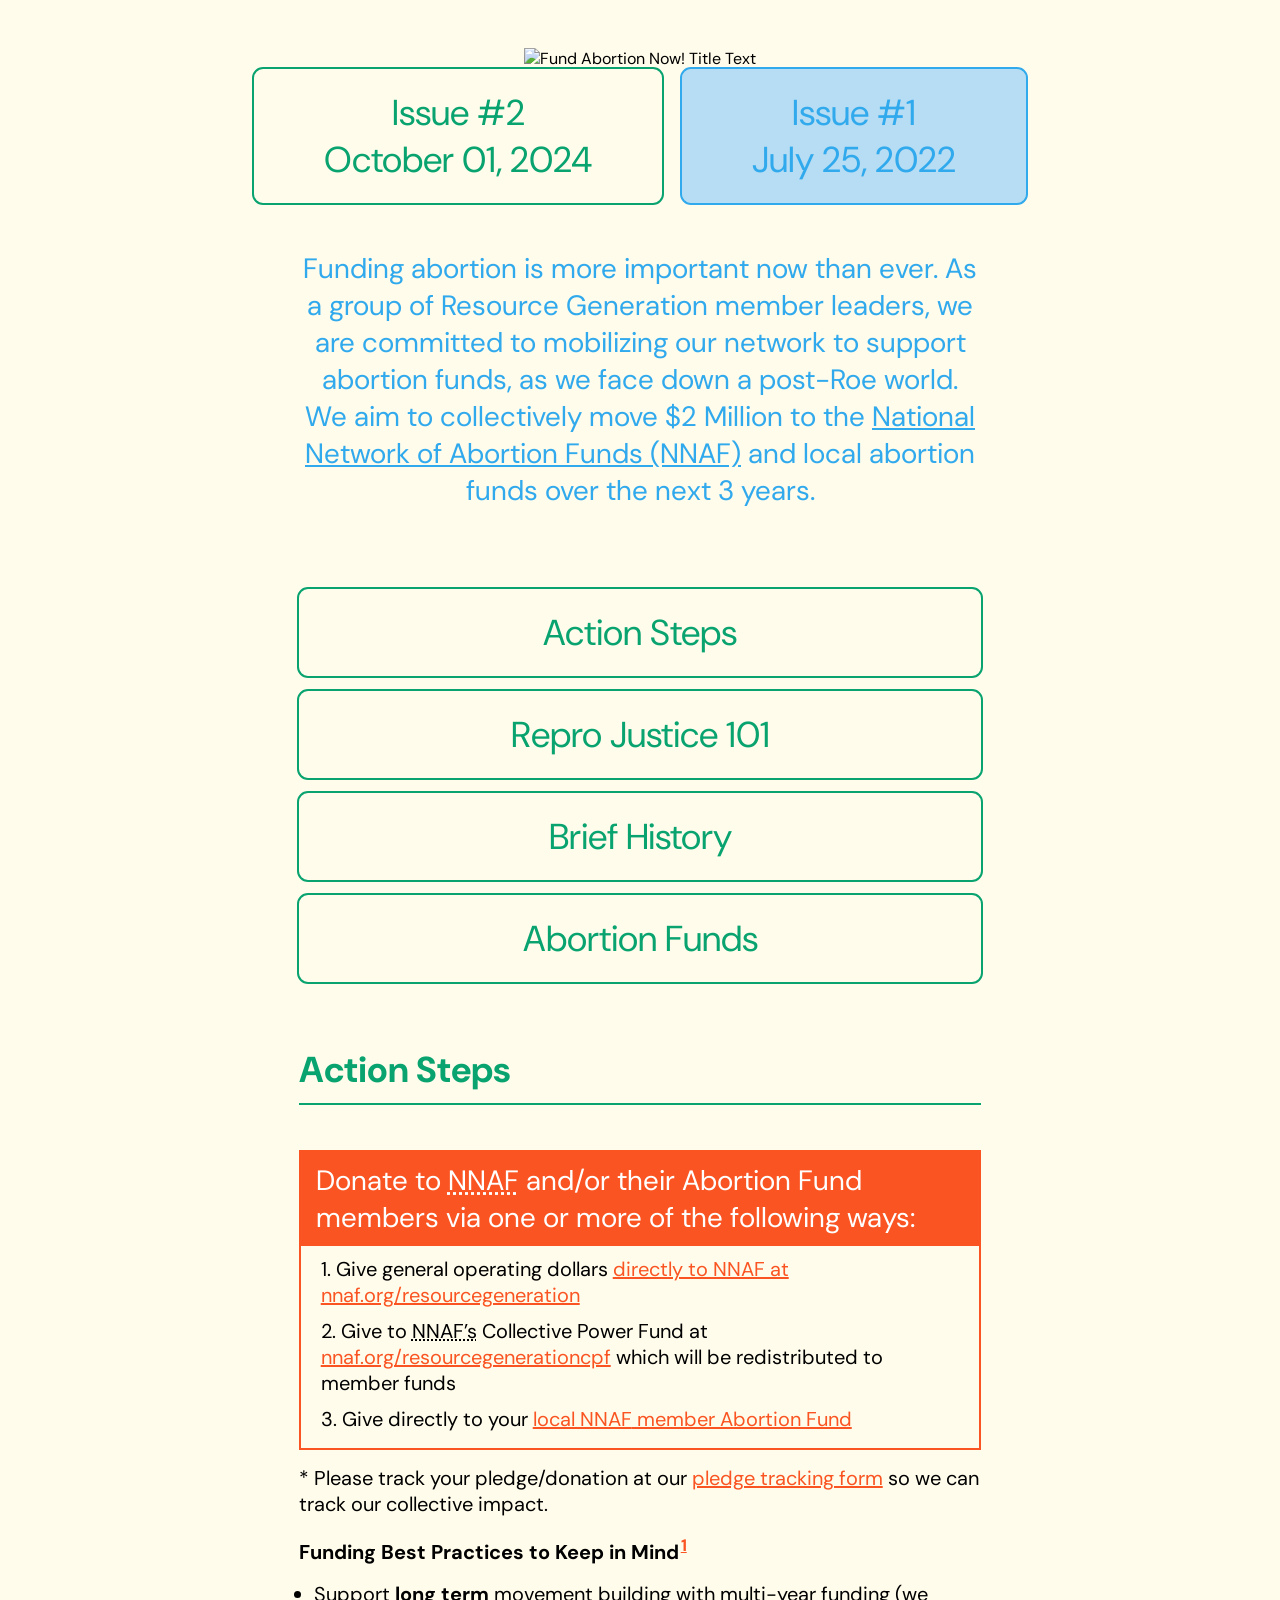
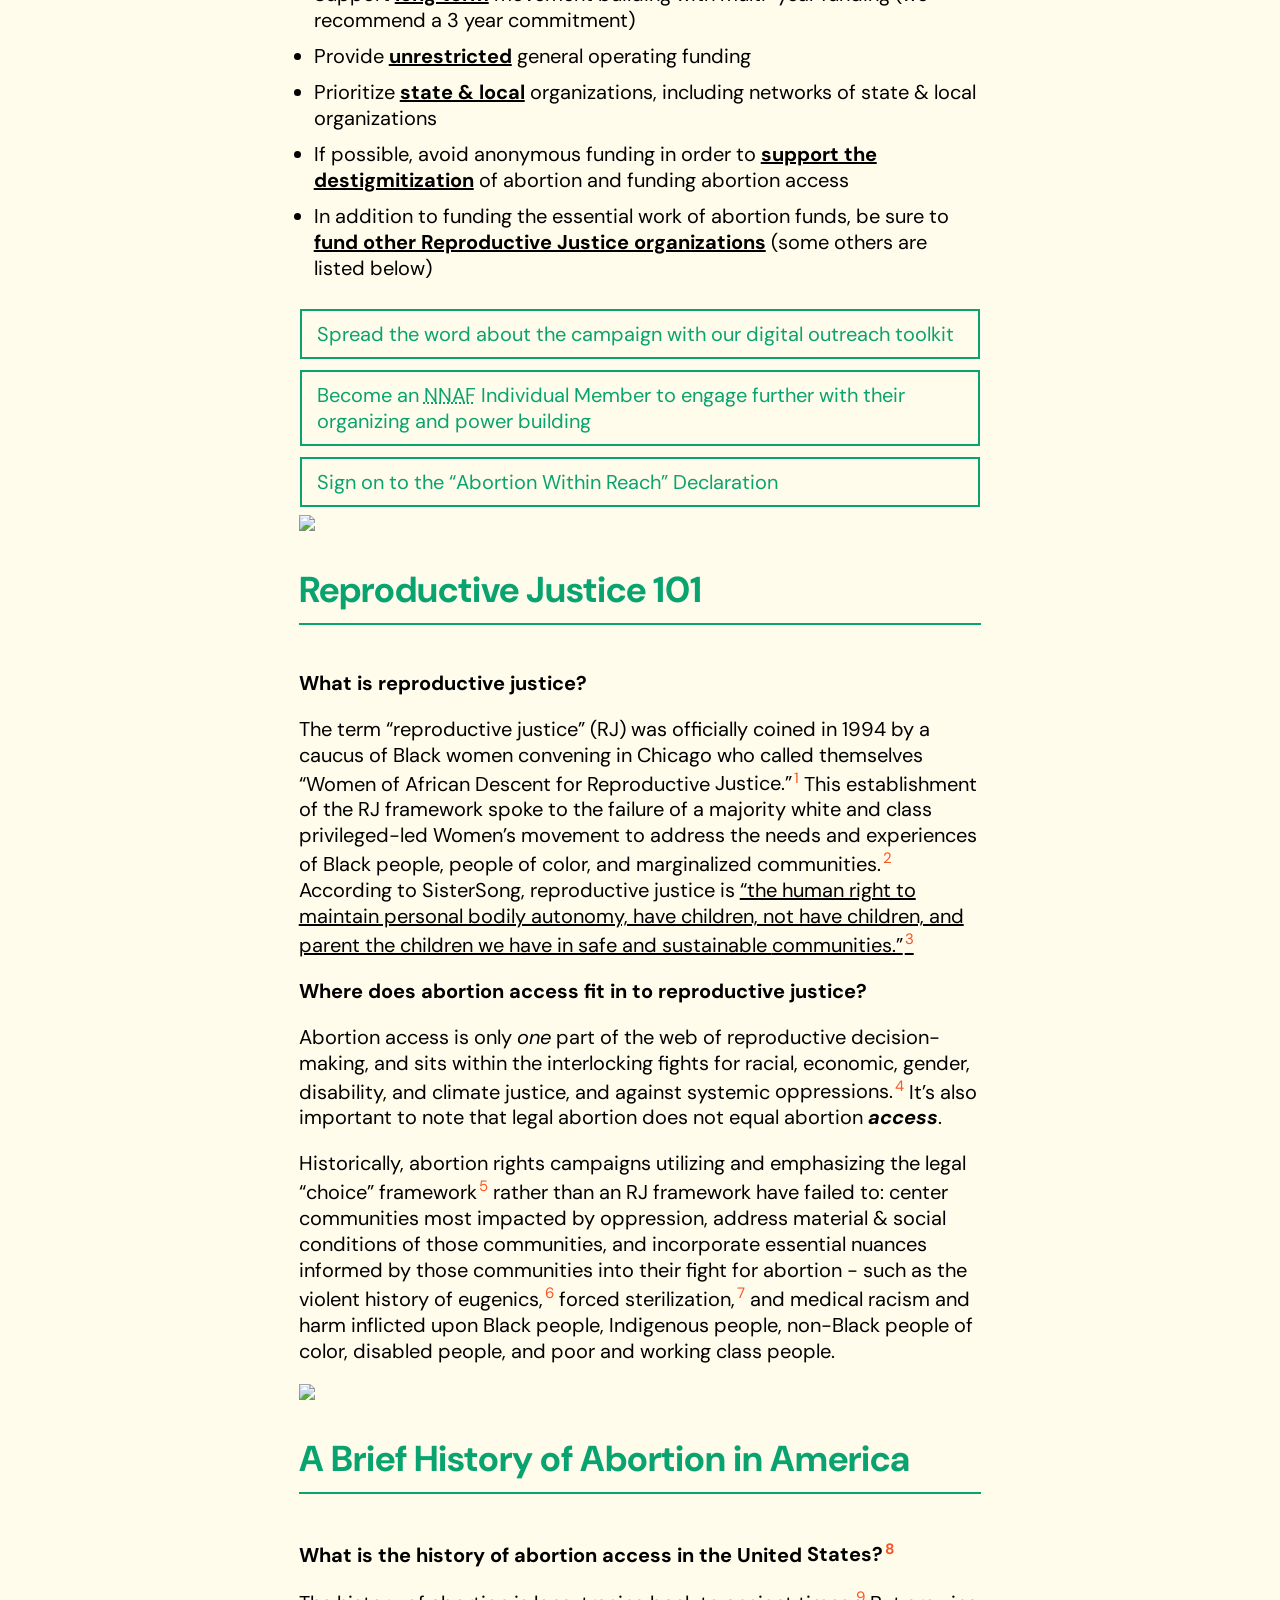
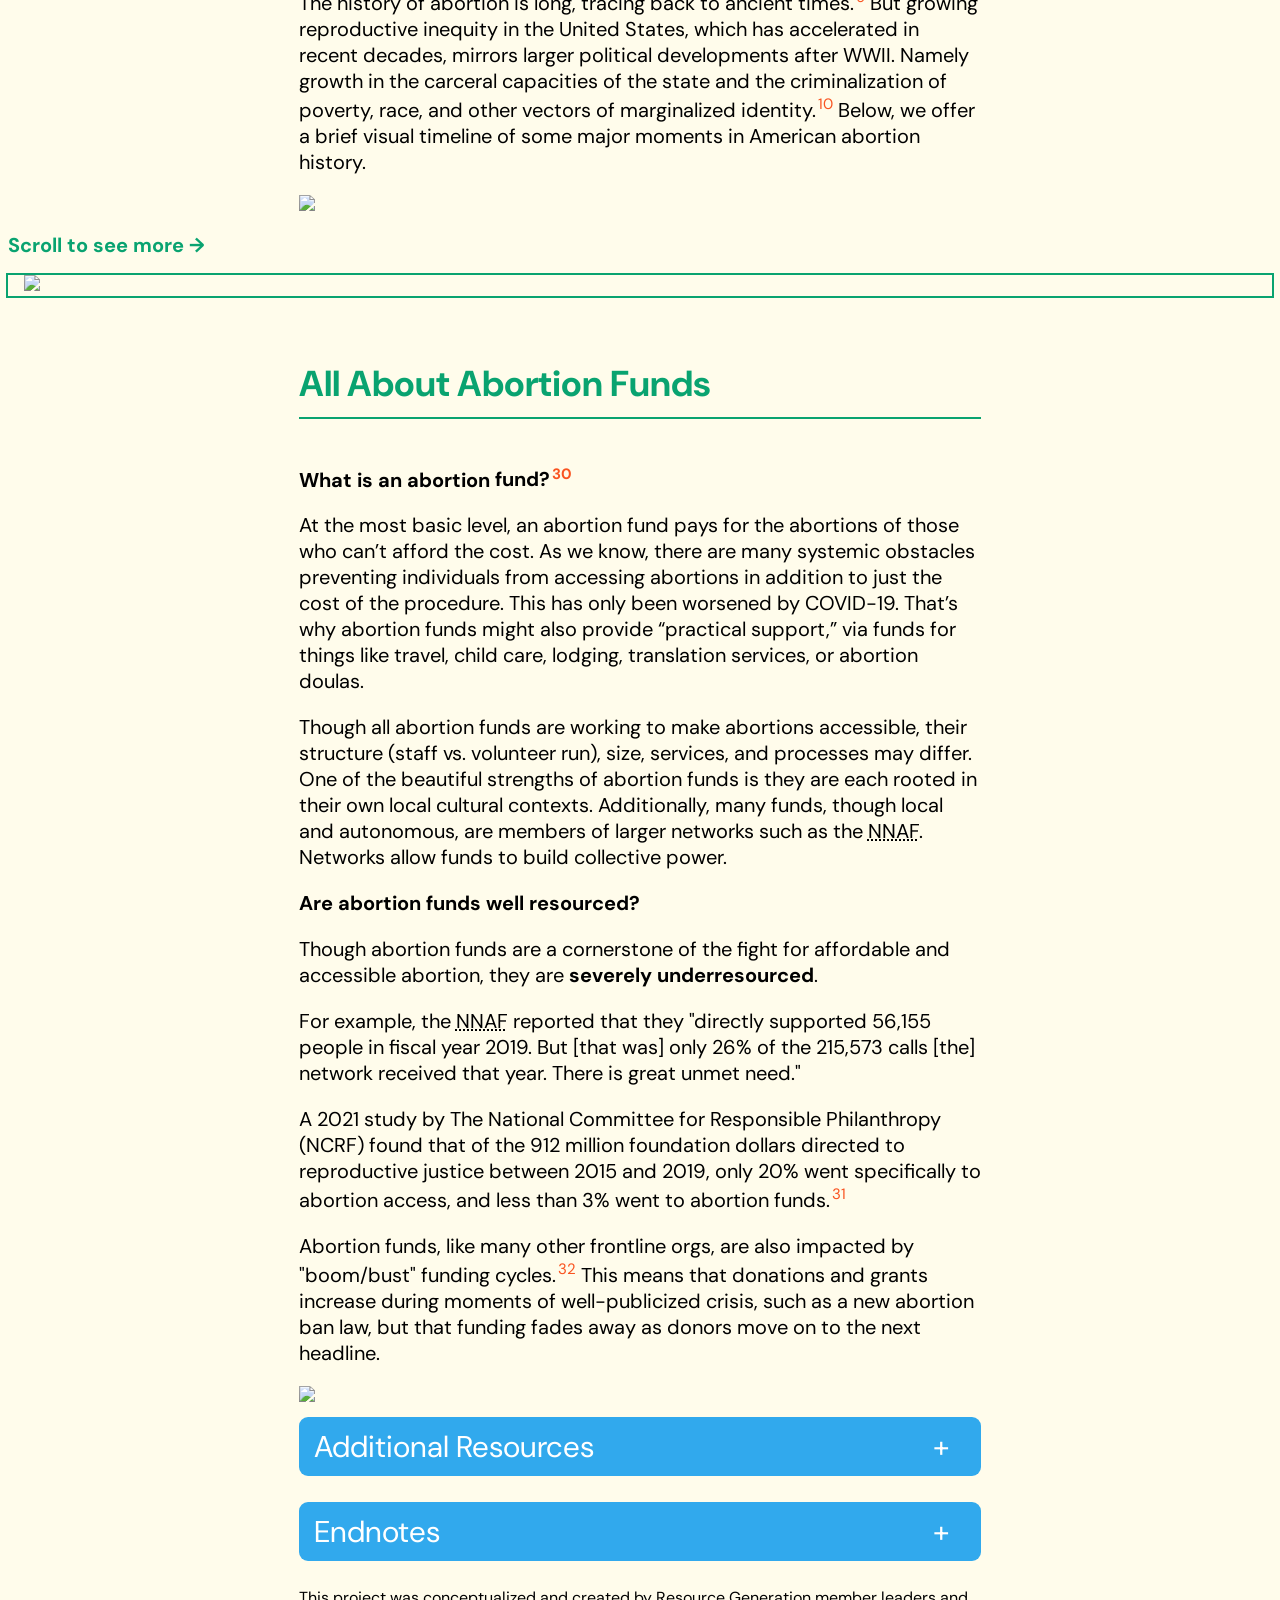
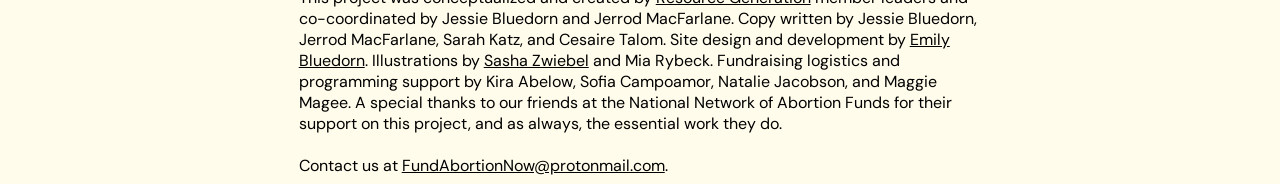
==== zineOne.html @ 1dbc6963 "feat: improve mobile viewing and add new font" ====
<!DOCTYPE html>
<html>
	<head>
		<title>FUND ABORTION NOW! Zine One!</title>
	  <meta http-equiv="X-UA-Compatible" content="IE=edge,chrome=1">
		<meta name="viewport" content="width=device-width, initial-scale=1.0">
		<meta http-equiv="cleartype" content="on">

		<link rel="stylesheet" type="text/css" href="./zineWide/zineWide.css" media="screen">
		<link rel="stylesheet" type="text/css" href="./zineOne/zineOne.css" media="screen">
       
    <link rel="preconnect" href="https://fonts.googleapis.com">
    <link rel="preconnect" href="https://fonts.gstatic.com" crossorigin>
    <link rel="preconnect" href="https://fonts.googleapis.com">
    <link rel="preconnect" href="https://fonts.gstatic.com" crossorigin>
    <link href="https://fonts.googleapis.com/css2?family=DM+Sans:ital,wght@0,400;0,500;0,700;1,400;1,500;1,700&display=swap" rel="stylesheet">
  </head> 
  <body>
    <!-- LOGO -->
    <header>
      <img src="./zineOne/assets/fund-abortion-now!.png" width="90%" alt="Fund Abortion Now! Title Text">
    </header>

    <nav class="zine-nav">
      <a href="./index.html"><p>Issue #2</p><p>October 01, 2024</p></a>
      <a class="selected-zine" href="#"><p>Issue #1</p><p>July 25, 2022</p></a>
    </nav>

    <!-- FUND ABORTION NOW MAIN -->
    <main>
      <!-- ABOUT STATEMENT -->
      <section class="hero">
        Funding abortion is more important now than ever. 
        As a group of Resource Generation member leaders, 
        we are committed to mobilizing our network to support abortion funds, 
        as we face down a post-Roe world. We aim to collectively move 
        $2 Million to the <a href="https://abortionfunds.org/" target="_blank">National Network of Abortion Funds (NNAF)</a> 
        and local abortion funds over the next 3 years.
      </section>

      <!-- INDEX SELECTION JUMP LINKS -->
      <section>
        <nav class="nav-button">
          <a href="#fundingaction" class="jump">Action Steps</a>
          <a href="#reprojustice" class="jump">Repro Justice 101</a>
          <a href="#briefhistory" class="jump">Brief History</a>
          <a href="#allabout" class="jump">Abortion Funds</a>
        </nav>
      </section>

      <!-- SECTION 1: FUNDING -->
      <section>
        <div class="funding">
          <h1 class="title" id="fundingaction">Action Steps</h1>
          <div class="text">
            <div class="fundaction">
              <div class="fundheadline">Donate to <abbr title="National Network of Abortion Funds">NNAF</abbr> and/or their Abortion Fund members via one or more of the following ways:</div>
              <ol role="list">
                <li class="giving">Give general operating dollars <a href="https://donate.abortionfunds.org/give/323375/#!/donation/checkout?c_src=resourcegeneration" target="_blank">directly to NNAF at nnaf.org/resourcegeneration</a></li>
                <li class="giving">Give to <abbr title="National Network of Abortion Funds">NNAF’s</abbr> Collective Power Fund at <a href="https://donate.abortionfunds.org/give/324729/#!/donation/checkout?c_src=resourcegenerationcpf">nnaf.org/resourcegenerationcpf</a> which will be redistributed to member funds</li>
                <li class="giving">Give directly to your <a href="https://abortionfunds.org/funds/" target="_blank">local <abbr title="National Network of Abortion Funds">NNAF</abbr> member Abortion Fund</a></li>
              </ol>
            </div>

            <div class="tracking">
              * Please track your pledge/donation 
              at our <a href="https://docs.google.com/forms/d/e/1FAIpQLSdhT-Uo2teDk59gNHskEufAlcPYaMcO90UYyWhKCQgYTfj5og/viewform" target="_blank">pledge tracking form</a> 
              so we can track our collective impact.
            </div>

            <div class="bestpractices">
              <h2 class="headline">Funding Best Practices to Keep in Mind<sup id="rfn1"><a href="#fn1">1</a></sup></h2>
              <ul role="list">
                <li>Support <b><u>long term</b></u> movement building with multi-year funding (we recommend a 3 year commitment)</li>
                <li>Provide <b><u>unrestricted</u></b> general operating funding</li>
                <li>Prioritize <b><u>state & local</u></b> organizations, including networks of state & local organizations</li>
                <li>If possible, avoid anonymous funding in order to <b><u>support the destigmitization</u></b> of abortion and funding abortion access</li>
                <li>In addition to funding the essential work of abortion funds, be sure to <b><u>fund other Reproductive Justice organizations</u></b> (some others are listed below)</li>  
              </ul>
            </div>

            <div class="othersteps">
              <a href="https://docs.google.com/document/d/1515un2taGrE7GM4sJBzLDYxJUUpZb4VpoYb0A7Yr53U/edit"><span class="action">Spread the word about the campaign with our digital outreach toolkit</span></a>
              <a href="https://abortionfunds.org/about/member/" target="_blank"><div class="action">Become an <abbr title="National Network of Abortion Funds">NNAF</abbr> Individual Member to engage further with their organizing and power building</div></a>
              <a href="https://www.abortionwithinreach.org/sign-on" target="_blank"><div class="action">Sign on to the “Abortion Within Reach” Declaration</div></a>
            </div>
          </div>
        </div>
        <img src="./zineOne/assets/testcollage1.jpg" width="100%">
      </section>

      <!-- SECTION 2: Reproductive Justice & Abortion Access -->
      <section>
        <h1 class="title" id="reprojustice">Reproductive Justice 101</h1>
        <div class="content">
          <h2>What is reproductive justice?</h2>
          <article class="text">
            <p>
              The term “reproductive justice” (RJ) was officially coined in 1994 by a caucus of Black women 
              convening in Chicago who called themselves “Women of African Descent for Reproductive <a aria-describedby="footnote-label">Justice.”</a> 
              This establishment of the RJ framework spoke to the failure of a majority white and 
              class privileged-led Women’s movement to address the needs and experiences of Black people, 
              people of color, and marginalized <a aria-describedby="footnote-label">communities.</a> 
              According to SisterSong, reproductive justice is <u>“the human right to maintain personal bodily autonomy, 
              have children, not have children, and parent the children we have in safe and sustainable 
              <a aria-describedby="footnote-label">communities.”</a></u>
            </p>
          </article>
          <h2>Where does abortion access fit in to reproductive justice?</h2>
          <article class="text">
            <p>
              Abortion access is only <em>one</em> part of the web of reproductive decision-making, 
              and sits within the interlocking fights for racial, economic, gender, disability, 
              and climate justice, and against systemic <a aria-describedby="footnote-label">oppressions.</a> 
              It’s also important to note that legal abortion does not equal abortion <em><b>access</b></em>.
            </p>
            <p>
              Historically, abortion rights campaigns utilizing and emphasizing the legal “choice” 
              <a aria-describedby="footnote-label">framework</a> rather than an RJ framework have failed 
              to: center communities most impacted by oppression, address material & social conditions 
              of those communities, and incorporate essential nuances informed by those communities 
              into their fight for abortion - such as the violent history of 
              <a aria-describedby="footnote-label">eugenics,</a> forced 
              <a aria-describedby="footnote-label">sterilization,</a> and medical racism and harm 
              inflicted upon Black people, Indigenous people, non-Black people of color, disabled people, 
              and poor and working class people.
            </p>
          </article>
        </div>
        <img src="./zineOne/assets/Abortion_Access.png" width=100%>
      </section>

      <!-- SECTION 3: History Timeline -->
      <section>
        <h1 class="title" id="briefhistory">A Brief History of Abortion in America</h1>
        <div class="content">
          <h2>What is the history of abortion access in the United <a aria-describedby="footnote-label">States?</a></h2>
          <article class="text">
            <p>
              The history of abortion is long, tracing back to ancient <a aria-describedby="footnote-label">times.</a> 
              But growing reproductive inequity in the United States, which has accelerated in recent decades, mirrors 
              larger political developments after WWII. Namely growth in the carceral capacities of the state and the 
              criminalization of poverty, race, and other vectors of marginalized 
              <a aria-describedby="footnote-label">identity.</a> Below, we offer a brief visual timeline of some major 
              moments in American abortion history.
            </p>
          </article>
        </div>
        <img src="./zineOne/assets/1992_Guerrilla Girls Traditonal Values Abortion.jpg" width=100%>
      </section>

      <!-- SECTION 3.5: Scrollable Timeline -->
      <div class="fullwidth">
        <h2>Scroll to see more &#8594;</h2>
        <div class="timeline">
          <img src="./zineOne/assets/updatedtimeline-01.png"/>
        </div>
      </div>

      <!-- TIMELINE FOOTNOTES -->
      <div class="visually-hidden">
        <a aria-describedby="footnote-label">twelve</a>
        <a aria-describedby="footnote-label">thirteen</a>
        <a aria-describedby="footnote-label">fourteen</a>
        <a aria-describedby="footnote-label">fifteen</a>
        <a aria-describedby="footnote-label">sixteen</a>
        <a aria-describedby="footnote-label">seventeen</a>
        <a aria-describedby="footnote-label">eighteen</a>
        <a aria-describedby="footnote-label">nineteen</a>
        <a aria-describedby="footnote-label">twenty</a>
        <a aria-describedby="footnote-label">twentyone</a>
        <a aria-describedby="footnote-label">twentytwo</a>
        <a aria-describedby="footnote-label">twentythree</a>
        <a aria-describedby="footnote-label">twentyfour</a>
        <a aria-describedby="footnote-label">twentyfive</a>
        <a aria-describedby="footnote-label">twentysix</a>
        <a aria-describedby="footnote-label">twentyseven</a>
        <a aria-describedby="footnote-label">twentyeight</a>
        <a aria-describedby="footnote-label">twentynine</a>
        <a aria-describedby="footnote-label">thirty</a>
      </div>
  
      <!-- SECTION 4: All About Abortion Funds -->
      <section>
        <h1 class="title" id="allabout">All About Abortion Funds</h1>
        <div class="content">
          <h2>What is an abortion <a aria-describedby="footnote-label">fund?</a></h2>
          <article class="text">
            <p>
              At the most basic level, an abortion fund pays for the abortions of those who can’t afford the cost. 
              As we know, there are many systemic obstacles preventing individuals from accessing abortions in addition 
              to just the cost of the procedure. This has only been worsened by COVID-19. That’s why abortion funds 
              might also provide “practical support,” via funds for things like travel, child care, lodging, 
              translation services, or abortion doulas.
            </p>
            <p>
              Though all abortion funds are working to make abortions accessible, their structure (staff vs. volunteer 
              run), size, services, and processes may differ. One of the beautiful strengths of abortion funds is they 
              are each rooted in their own local cultural contexts. Additionally, many funds, though local and autonomous, 
              are members of larger networks such as the <abbr title="National Network of Abortion Funds">NNAF</abbr>. 
              Networks allow funds to build collective power.
            </p>
          </article>
          <h2>Are abortion funds well resourced?</h2>
          <article class="text">
            <p>
              Though abortion funds are a cornerstone of the fight for affordable and accessible abortion, they are 
              <b>severely underresourced</b>.
            </p>
            <p>
              For example, the <abbr title="National Network of Abortion Funds">NNAF</abbr> reported that they "directly 
              supported 56,155 people in fiscal year 2019. But [that was] only 26% of the 215,573 calls [the] network 
              received that year. There is great unmet need."
            </p>
            <p>
              A 2021 study by The National Committee for Responsible Philanthropy (NCRF) found that of the 912 million 
              foundation dollars directed to reproductive justice between 2015 and 2019, only 20% went specifically to 
              abortion access, and less than 3% went to abortion <a aria-describedby="footnote-label">funds.</a>
            </p>
            <p>
              Abortion funds, like many other frontline orgs, are also impacted by "boom/bust" funding 
              <a aria-describedby="footnote-label">cycles.</a> This means that donations and grants increase during 
              moments of well-publicized crisis, such as a new abortion ban law, but that funding fades away as 
              donors move on to the next headline.
            </p>
          </article>
        </div>
        <img src="./zineOne/assets/All_About_Abortion_Funds.png" width=100% />
      </section>
  
      <!-- SECTION 5: RESOURCES -->
      <section>
        <div class="tab">
          <input id="tab-1" type="checkbox">
          <label for="tab-1">Additional Resources</label>
          <div class="tab-content">
            <div class="orgs">Check out some other organizations who are working across the Reproductive Justice landscape:</div>
            <div class="resourcelist">
              <ul>
                <a href="https://abortioncarenetwork.org/" target="_blank"><li>Abortion Care Network</li></a>
                <a href="https://www.sistersong.net/reproductive-justice" target="_blank"><li>Sister Song</li></a>
                <a href="https://groundswellfund.org/" target="_blank"><li>Groundswell Fund</li></a>
                <a href="https://www.thirdwavefund.org/index.html" target="_blank"><li>Third Wave Fund</li></a>
                <a href="https://www.surgereprojustice.org/" target="_blank"><li>Surge</li></a>
                <a href="https://www.ancientsongdoulaservices.com/" target="_blank"><li>Ancient Song Doula Services</li></a>
                <a href="https://www.ifwhenhow.org/" target="_blank"><li>If/When/How</li></a>
                <a href="https://www.spiralmn.com/" target="_blank"><li>Spiral Collective</li></a>
                <a href="https://www.mahotline.org/" target="_blank"><li>M+A Hotline</li></a>
                <a href="https://www.ineedana.com/" target="_blank"><li>I need an abortion</li></a>
                <a href="https://www.wetestify.org/" target="_blank"><li>We Testify</li></a>
                <a href="https://lawyeringproject.org/" target="_blank"><li>The Lawyering Project</li></a>
                <a href="https://blackrj.org/" target="_blank"><li>In Our Own Voice - National Black Women’s Reproductive Justice Policy Agenda</li></a>
                <a href="https://amplify-ga.org/" target="_blank"><li>Amplify Georgia Collaborative</li></a>
              </ul>
            </div>
            <div class="orgs">If you’d like to learn more about Reproductive Justice and abortion access, check out some of the following resources:</div>
            <div class="resourcelist">
              <h3>Reproductive (in)Justice</h3>
              <ul>
                <a href="https://www.blackwomenradicals.com/blog-feed/black-feminism-and-reproductive-justice-a-reading-list?mc_cid=57ed7f36ff&mc_eid=e9d0de8f09" target="_blank"><li>Reproductive Justice: A Reading List by Black Women Radicals</li></a>
                <a href="https://aaww.org/black-and-asian-feminist-reproductive-justice-syllabus/" target="_blank"><li>A Black and Asian Feminist Reproductive Justice Syllabus</li></a>
                <a href="https://www.newyorker.com/news/essay/how-black-feminists-defined-abortion-rights" target="_blank"><li>How Black Feminists Defined Abortion Rights</li></a>
                <a href="https://www.cosmopolitan.com/politics/a46566/reproductive-rights-books/?blm_aid=1192871108" target="_blank"><li>“25 Reproductive Rights Books Literally Everyone Should Read”</li></a>
                <a href="https://apps.lib.umich.edu/online-exhibits/exhibits/show/reproductive-justice" target="_blank"><li>“Birthing Reproductive Justice: 150 Years of Images and Ideas”</li></a>
                <a href="https://www.youtube.com/watch?v=ihwvHHInrlU" target="_blank"><li>“The History of Reproductive Justice” by In Our Own Voice</li></a>
                <a href="https://forwardtogether.org/tools/the-road-to-reproductive-justice-native-americans-in-new-mexico/" target="_blank"><li>“The Road to Reproductive Justice: Native Americans in New Mexico”</li></a>
                <a href="https://reproductiverights.org/" target="_blank"><li>Center for Reproductive Rights</li></a>
                <a href="https://www.self.com/story/abortion-doula" target="_blank"><li>I'm an Abortion Doula—Here's What I Do and See During a Typical Shift</li></a>
                <a href="https://www.colorlines.com/articles/colorlines-qa-meet-yamani-hernandez-black-person-helm-revolutionary-abortion-org" target="_blank"><li>“Meet Yamani Hernandez, a Black Person at the Helm of a 'Revolutionary' Abortion Org”</li></a>
                <a href="https://www.dissentmagazine.org/article/abolish-family-policing-too" target="_blank"><li>Abolish Family Policing, Too</li></a>
                <a href="https://survivedandpunished.org/analysis/" target="_blank"><li>Survived & Punished</li></a>
                <a href="https://bostonreview.net/articles/beyond-choice/" target="_blank"><li>Beyond Choice</li></a>
                <a href="https://borealisphilanthropy.org/wp-content/uploads/2022/05/ELLC-BeyondChoice-Toolkit.pdf" target="_blank"><li>#BeyondChoice: Funding Reproductive Justice and Abortion Access in Uncertain Times</li></a>
              </ul>

              <h3>Forced Sterilization</h3>
              <ul>
                <a href="https://www.law.berkeley.edu/php-programs/centers/crrj/zotero/loadfile.php?entity_key=QFDB5MW3" target="_blank"><li>“Native American Women and Coerced Sterilization: On the Trail of Tears in the 1970s”</li></a>
                <a href="https://airc.ucsc.edu/resources/suggested-carpio.pdf" target="_blank"><li>“The Lost Generation: American Indian Women and Sterilization Abuse”</li></a>
                <a href="https://www-jstor-org.i.ezproxy.nypl.org/stable/4140251?seq=3#metadata_info_tab_contents" target="_blank"><li>“The Continuing Struggle against Genocide: Indigenous Women's Reproductive Rights”</li></a>
                <a href="https://www.refinery29.com/en-us/2020/10/10029088/puerto-rico-sterilization-abortion-reproductive-rights-history" target="_blank"><li>“In Puerto Rico, A History Of Colonization Led To An Atrocious Lack of Reproductive Freedom”</li></a>
                <a href="https://www.thenation.com/article/society/ourmotherstoo-reckoning-with-my-abuelas-coerced-sterilization/" target="_blank"><li>“#OurMothersToo: Reckoning With My Abuelas Coerced Sterilization”</li></a>
                <a href="https://www.pbs.org/independentlens/documentaries/belly-of-the-beast/" target="_blank"><li>“Belly Of The Beast” Documentary</li></a>
                <a href="“Forced sterilization policies in the US targeted minorities and those with disabilities – and lasted into the 21st century”" target="_blank"><li>“Forced sterilization policies in the US targeted minorities and those with disabilities – and lasted into the 21st century”</li></a>
              </ul>

              <h3>Eugenics in America</h3>
              <ul>
                <a href="https://embryo.asu.edu/pages/american-eugenics-society-1926-1972#:~:text=The%20American%20Eugenics%20Society%20(AES,by%20Madison%20Grant%2C%20Harry%20H.&text=The%20AES%20described%20eugenics%20as,races%20and%20classes%20of%20people" target="_blank"><li>“American Eugenics Society (1926-1972)”</li></a>
                <a href="https://www.newyorker.com/books/page-turner/the-forgotten-lessons-of-the-american-eugenics-movement" target="_blank"><li>“The Forgotten Lessons of the American Eugenics Movement”</li></a>
                <a href="https://psmag.com/social-justice/a-future-history-of-the-united-states" target="_blank"><li>A Future History of the United States</li></a>
               </ul>

              <h3>History of the American Pro-Life Movement</h3>
              <ul>
                <a href="https://www.oah.org/tah/issues/2016/november/abolishing-abortion-the-history-of-the-pro-life-movement-in-america/" target="_blank"><li>“Abolishing Abortion: The History of the Pro-Life Movement in America”</li></a>
                <a href="https://msmagazine.com/2021/10/29/crisis-pregnancy-centers-cpc-fake-abortion-clinic-report/" target="_blank"><li>Crisis Pregnancy Centers Endanger Women's Health—With Taxpayer Dollars and Without Oversight</li></a>
                <a href="https://www.theatlantic.com/politics/archive/2019/06/abortion-debate-and-legacy-womens-suffrage/590422/?utm_source=pocket_mylist" target="_blank"><li>The Epic Political Battle Over the Legacy of the Suffragettes</li></a>
                <a href="https://www.theguardian.com/commentisfree/2017/may/02/alt-right-hates-women-non-white-trump-christian-right-abortion?utm_source=pocket_mylist" target="_blank"><li>The alt-right hates women as much as it hates people of colour</li></a>
                <a href="https://www.nytimes.com/2019/06/23/opinion/anti-abortion-history.html?utm_source=pocket_mylist" target="_blank"><li>The Long, Cruel History of the Anti-Abortion Crusade</li></a>
                <a href="https://www.vox.com/policy-and-politics/2019/8/29/20828866/obria-medical-clinics-birth-control-planned-parenthood?utm_source=pocket_mylist" target="_blank"><li>Obria, the anti-abortion group that wants to replace Planned Parenthood</li></a>
                <a href="https://www.latimes.com/entertainment-arts/tv/story/2020-05-19/roe-v-wade-jane-roe-norma-mccorvey-hulu-doc-abortion" target="_blank"><li>The woman behind ‘Roe vs. Wade’ didn’t change her mind on abortion. She was paid</li></a>
                <a href="https://slate.com/news-and-politics/2021/09/texas-abortion-law-democrats-unprepared.html?utm_source=pocket_mylist" target="_blank"><li>Texas abortion law: Why the Democrats are so unprepared to do anything about it.</li></a>
                <a href="http://www.theatlantic.com/politics/archive/2022/01/march-for-life-abortion-protest/621349/" target="_blank"><li>The Anti-abortion Movement’s Gen-Z Victors</li></a>
                <a href="https://www.newyorker.com/culture/cultural-comment/the-messiness-of-reproduction-and-the-dishonesty-of-anti-abortion-propaganda" target="_blank"><li>The Messiness of Reproduction and the Dishonesty of Anti-Abortion Propaganda</li></a>
              </ul>

              <h3>Abortion Access</h3>
              <ul>
                <a href="https://www.abortionhelplinedoc.com/" target="_blank"><li>“Abortion Helpline, This is Lisa” Documentary</li></a>
                <a href="https://www.apodcastaboutabortion.com/" target="_blank"><li>ACCESS: A Podcast About Abortion</li></a>
                <a href="https://shoutyourabortion.com/" target="_blank"><li>Shout Your Abortion</li></a>
                <a href="http://guttmacher.org" target="_blank"><li>Guttmacher Institute</li></a>
                <a href="https://jezebel.com/this-is-a-story-about-abortion-no-one-will-read-it-1844778770?utm_source=pocket_mylist" target="_blank"><li>This Is a Story About Abortion, No One Will Read It</li></a>
                <a href="https://melmagazine.com/en-us/story/the-trans-men-who-get-abortions?utm_source=pocket_mylist" target="_blank"><li>The Trans Men Who Get Abortions</li></a>
                <a href="https://www.vox.com/2019/9/11/20859034/ectopic-pregnancy-abortion-federalist-intrauterine-ohio-surgery" target="_blank"><li>Ectopic pregnancy: the latest frontier in the abortion debate</li></a>
                <a href="https://www.harpersbazaar.com/culture/politics/a26985261/trump-administration-abortion-period-tracking-migrant-women/" target="_blank"><li>The U.S. Is Tracking Migrant Girls' Periods to Stop Them From Getting Abortions</li></a>
                <a href="https://splinternews.com/abortion-is-a-labor-issue-1834647637" target="_blank"><li>Abortion Is a Labor Issue</li></a>
              </ul>

              <h3>Medication Abortion & Self-Managed Abortion</h3>
              <ul>
                <a href="https://www.plannedparenthood.org/learn/abortion/the-abortion-pill" target="_blank"><li>“The Abortion Pill”</li></a>
                <a href="https://www.statnews.com/2021/10/01/medication-abortion-clinicians-relinquish-gatekeeper-role/" target="_blank"><li>“For abortion care, physicians may need to step aside to support patients”</li></a>
                <a href="https://www.nytimes.com/2021/12/16/health/abortion-pills-fda.html" target="_blank"><li>“F.D.A. Will Permanently Allow Abortion Pills by Mail”</li></a>
                <a href="https://www.cosmopolitan.com/sex-love/advice/a4289/abortion-pill/" target="_blank"><li>“Everything You Need to Know About the Abortion Pill”</li></a>
                <a href="https://msmagazine.com/2021/06/03/misoprostol-medical-abortion-post-roe-v-wade-abortion-pill-plan-c-aid-access-self-managed-abortion/" target="_blank"><li>“Abortion in a Post-Roe World?”</li></a>
                <a href="https://newrepublic.com/article/164904/abortion-pills-roe-v-wade?utm_source=pocket_mylist" target="_blank"><li>Abortion Pills Aren't a Silver Bullet for Everyone</li></a>
                <a href="https://story.californiasunday.com/abortion-providers/?utm_source=pocket_mylist" target="_blank"><li>“Whatever's your darkest question, you can ask me.”</li></a>
                <a href="https://abortionpillinfo.org/" target="_blank"><li>SASS: Self Managed Abortion, Safe and Supported</li></a>
                <a href="https://abortiononourownterms.org/" target="_blank"><li>Abortion On Our Own Terms</li></a>
              </ul>

              <h3>Birth Justice</h3>
              <ul>
                <a href="https://www.ansirh.org/pregnancy/birth-justice" target="_blank"><li>ANSIRH: Birth Justice</li></a>
                <a href="https://static1.squarespace.com/static/5c9edf9111f78419cff9bb06/t/61568de22123e55d0fef57eb/1633062370820/Angela+Davis+-+Racism+Birth+Control-3.pdf" target="_blank"><li>Racism, Birth Control, and Reproductive Rights</li></a>
                <a href="http://blackrj.org/wp-content/uploads/2015/10/BlackWomen-andReproductiveHealthFS.pdf" target="_blank"><li>Black Women and Reproductive Health: Fast Facts</li></a>
                <a href="https://www.plannedparenthood.org/planned-parenthood-illinois/blog/the-intersection-of-black-womens-rights-and-reproductive-health" target="_blank"><li>The Intersection of Black Women's Rights and Reproductive Health</li></a>
                <a href="https://nyupress.org/9781479853571/reproductive-injustice/" target="_blank"><li>Reproductive Injustice</li></a>
                <a href="https://thenewinquiry.com/labor-does-you/" target="_blank"><li>Labor Does You</li></a>
                <a href="https://bostonreview.net/articles/judith-levine-rules-apply/" target="_blank"><li>Not All Mothers</li></a>
              </ul>
            </div>
          </div>
        </div>
      </section>

      <!-- ENDNOTE SECTION -->
      <section>
        <div class="tab">
          <input id="tab-2" type="checkbox">
          <label for="tab-2">Endnotes</label>
          <div class="tab-content">
            <h2 class="visually-hidden" id="footnote-label">Footnotes</h2>
            <ol>
              <li id="fn1"><a href="https://www.ncrp.org/2021/01/a-world-without-abortion-is-already-here-how-philanthropy-should-respond.html" target="_blank">National Committee for Responsive Philanthropy: A World Without Abortion is Already Here. How Philanthropy Should Respond</a> <a class="fn-return" href="#rfn1">↩</a></li>
              <li id="two"><a href="https://www.sistersong.net/reproductive-justice/"  target="_blank">Sister Song: Reproductive Justice</a></li>
              <li id="three"><a href="https://www.sistersong.net/reproductive-justice/"  target="_blank">Sister Song: Reproductive Justice</a></li>
              <li id="four"><a href="https://www.sistersong.net/reproductive-justice/"  target="_blank">Sister Song: Reproductive Justice</a></li>
              <li id="five"><a href="https://abortionfunds.org/about/"  target="_blank">National Network of Abortion Funds- About</a></li>
              <li id="six"><a href="https://www.ncbi.nlm.nih.gov/pmc/articles/PMC3518354/"  target="_blank">Reproductive Rights Activism in the Post-Roe Era </a></li>
              <li id="seven"><a href="https://today.duke.edu/2020/07/new-paper-examines-disproportionate-effect-eugenics-nc%E2%80%99s-black-population"  target="_blank">New Paper Examines Disproportionate Effect Of Eugenics On NC’s Black Population </a></li>
              <li id="eight">
                <a href="https://www.ncbi.nlm.nih.gov/pmc/articles/PMC3518354/" target="_blank">America’s Forgotten History of Forced Sterilization</a>
                <br>&
                <a href="https://ihpi.umich.edu/news/forced-sterilization-policies-us-targeted-minorities-and-those-disabilities-and-lasted-21st">Forced Sterilization Policies In The Us Targeted Minorities And Those With Disabilities – And Lasted  
                Into The 21st Century</a>
              </li>
              <li id="nine">
                <a href="https://www.thecut.com/2017/01/timeline-the-200-year-fight-for-abortion-access.html"  target="_blank">Timeline: The 200-Year Fight for Abortion Access;</a><br>
                <a href="https://www.plannedparenthoodaction.org/issues/abortion/abortion-central-history-reproductive-health-care-america/historical-abortion-law-timeline-1850-today"  target="_blank">Historical Abortion Law Timeline: 1850 to Today;</a><br>
                <a href="https://www.theguardian.com/world/2021/nov/30/abortion-rulings-history-roe-v-wade"  target="_blank">‘A fundemental right’: a timeline of US abortion rights since Roe v Wade;</a><br>
                <a href="https://19thnews.org/2021/12/abortion-in-america-photos-visual-timeline/"  target="_blank">Abortion in America: A Visual Timeline </a>
              </li>
              <li id="ten"><a href="https://www.scientificamerican.com/article/abortion-and-contraception-in-the-middle-ages/"  target="_blank">Abortion and Contraception in the Middle Ages;</a><br><a href="https://www.bbc.co.uk/ethics/abortion/legal/history_1.shtml"  target="_blank">Historical Attitudes to Abortion</a></li>
              <li id="eleven"><a href="https://static1.squarespace.com/static/5ee39ec764dbd7179cf1243c/t/6194235775f2a0615ea53cde/1637098383973/Decriminalize+Abortion" target="_blank">Abortion Decriminalization is Part of the Larger Struggle Against Policing and Criminalization</a></li>
              <li id="twelve"><a href="https://www.history.com/news/the-criminalization-of-abortion-began-as-a-business-tactic" target="_blank">The Criminalization of Abortion Began as a Business Tactic</a></li>
              <li id="thirteen"><a href="https://www.prochoiceamerica.org/timeline/" target="_blank">Timeline - NARAL Pro-Choice America</a></li>
              <li id="fourteen"><a href="https://www.nytimes.com/1970/02/25/archives/bill-to-legalize-abortions-clears-hawaii-legislature-bill-on.html" target="_blank">Bill to Legalize Abortion Clears Hawaii Legislature </a></li>
              <li id="fifteen"><a href="https://www.plannedparenthoodaction.org/issues/abortion/roe-v-wade/roe-v-wade-behind-case-established-legal-right-access-abortion" target="_blank">Roe v. Wade: Behind the Case That Established the Legal Right to Access Abortion</a></li>
              <li id="sixteen"><a href="https://allaboveall.org/wp-content/uploads/2021/05/AAA_NewHydeAmendmentFactSheet2.pdf" target="_blank">Factsheet: The Hyde Amendment</a><br><a href="https://www.plannedparenthoodaction.org/issues/abortion/federal-and-state-bans-and-restrictions-abortion/hyde-amendment">Hyde Amendment</a></li>
              <li id="seventeen"><a href="https://www.npr.org/2021/05/31/1001881788/bidens-budget-proposal-reverses-a-decades-long-ban-on-abortion-funding" target="_blank">Biden's Budget Proposal Reverses A Decades-Long Ban On Abortion Funding</a></li>
              <li id="eighteen"><a href="https://thehill.com/policy/finance/appropriations/592567-gop-makes-new-offer-in-funding-talks" target="_blank">GOP makes new offer in funding talks</a></li>
              <li id="nineteen"><a href="https://www.plannedparenthoodaction.org/communities/planned-parenthood-global/end-global-gag-rule" target="_blank">What is the Global Gag Rule?</a></li>
              <li id="twenty"><a href="https://prismreports.org/2022/02/03/advocates-call-for-a-permanent-repeal-of-the-global-gag-rule-after-decades-of-back-and-forth/" target="_blank">Advocates call for a permanent repeal of the Global Gag Rule after decades of back and forth</a></li>
              <li id="twentyone"><a href="https://www.nytimes.com/2021/12/01/us/politics/supreme-court-planned-parenthood-casey.html" target="_blank">What did Planned Parenthood v. Casey say?</a></li>
              <li id="twentytwo"><a href="https://www.nytimes.com/1993/03/11/us/doctor-is-slain-during-protest-over-abortions.html" target="_blank">US Doctor is Slain During Protest Over Abortions</a></li>
              <li id="twentythree"><a href="https://abortionfunds.org/timeline/" target="_blank">25 Years Timeline - National Network of Abortion Funds</a></li>
              <li id="twentyfour"><a href="https://www.guttmacher.org/article/2022/02/medication-abortion-now-accounts-more-half-all-us-abortions" target="_blank">Guttmacher Institute: Medication Abortion</a></li>
              <li id="twentyfive"><a href="https://allaboveall.org/about/" target="_blank">About- All* Above All</a></li>
              <li id="twentysix"><a href="https://www.guttmacher.org/infographic/2021/us-states-have-enacted-1336-abortion-restrictions-roe-v-wade-was-decided-1973" target="_blank">U.S. states have enacted 1,336 abortion restrictions since Roe v. Wade was decided in 1973</a></li>
              <li id="twentyseven"><a href="https://reproductiverights.org/2021-state-legislative-wrap-up/" target="_blank">Center Report: More State Abortion Restrictions Passed in 2021 Than in Any Year Since Roe v. Wade</a></li>
              <li id="twentyeight"><a href="https://msmagazine.com/2021/09/28/supreme-court-shadow-docket-abortion/" target="_blank">Danger in the Shadows: Supreme Court Uses Shadow Docket to Threaten Abortion Rights</a><br><a href="https://www.usatoday.com/story/news/politics/2021/09/02/supreme-court-declines-block-texas-six-week-abortion-ban/5662204001/">Supreme Court declines to block Texas abortion law that bans procedure at six weeks</a></li>
              <li id="twentynine"><a href="https://reproductiverights.org/case/scotus-mississippi-abortion-ban/dobbs-jackson-womens-health/" target="_blank">Dobbs v. Jackson Women's Health Organization: The Case in Depth</a><br><a href="https://www.politico.com/news/2021/05/17/supreme-court-abortion-case-roe-challenge-488983">Supreme Court will hear direct challenge to Roe v. Wade</a></li>
              <li id="thirty"><a href="https://www.guttmacher.org/article/2021/10/26-states-are-certain-or-likely-ban-abortion-without-roe-heres-which-ones-and-why" target="_blank">26 States Are Certain or Likely to Ban Abortion Without Roe: Here’s Which Ones and Why</a></li>
              <li id="thirtyone"><a href="https://abortionfunds.org/common-questions/" target="_blank">National Network of Abortion Funds: Common Questions About Abortion;</a><br><a href="https://abortionfunds.org/about/abortion-funds-101/" target="_blank">National Network of Abortion Funds: Abortion Funds 101</a></li>
              <li id="thirtytwo"><a href="http://bjn9t2lhlni2dhd5hvym7llj-wpengine.netdna-ssl.com/wp-content/uploads/2021/01/Abortion-Access-Fact-Sheet.pdf" target="_blank">National Committee for Responsive Philanthropy: The Cost of COVID How the Pandemic Shifted Abortion and the Funds that Guard Patient Access, Rights, and Justice</a></li>
              <li id="thirtythree"><a href="https://www.brennancenter.org/our-work/analysis-opinion/abortion-funds-enable-access-time-invest-direct-aid-now" target="_blank">Brennan Center for Justice- Abortion Funds Enable Access: The Time to Invest in Direct Aid is Now</a></li>
            </ol>
          </div>
        </div>
      </section>
    
      <!-- FOOTER -->
      <footer>
        <div class="copyright">
          <div>
            This project was conceptualized and created by <a href="https://resourcegeneration.org/">Resource Generation</a> member leaders and co-coordinated by Jessie Bluedorn and Jerrod MacFarlane. Copy written by Jessie Bluedorn, Jerrod MacFarlane, Sarah Katz, and Cesaire Talom.  Site design and development by <a href="https://emilybluedorn.com/">Emily Bluedorn</a>. Illustrations by <a href="http://sashazwiebel.com/">Sasha Zwiebel</a> and Mia Rybeck. Fundraising logistics and programming support by Kira Abelow, Sofia Campoamor, Natalie Jacobson, and Maggie Magee. A special thanks to our friends at the National Network of Abortion Funds for their support on this project, and as always, the essential work they do.
          </div>
          <br>
          <div>
            Contact us at <a href="mailto:FundAbortionNow@protonmail.com">FundAbortionNow@protonmail.com</a>.
          </div>
        </div>
      </footer>
    </main>
  </body>
</html>
---- zineWide/zineWide.css ----
p, ol li, ul li, h2 {
  font-family: 'DM Sans', sans-serif;
  font-size: 20px;
}

li a {
  text-decoration: underline;
}

.fn-return {
  text-decoration: none;
}

ol {
  margin-top: 10px;
  padding: 0px;
  list-style: decimal inside;
}

ul {
  margin: 0px;
  padding-inline-start: 15px;
}

li {
  margin: 10px 0;
}

ol li {
  padding-left: 1em;
  padding-right: 1em;
}

body {
  margin-top: 3rem;
  font-family: 'DM Sans', sans-serif; 
}

a {
  color: black;
}

header {
  text-align: center;
}

section, footer {
  margin-left: 23%;
  margin-right: 23%;
}

.zine-nav {
  margin-left: 10%;
  margin-right: 10%;
  margin-bottom: 2rem;
  display: flex;
  justify-content: center;
}

.zine-nav a {
  text-decoration: none;
  text-align: center;
  outline: solid 2px;
  padding: 20px 70px;
  border-radius: 9px;
  margin-left: 10px;
  margin-right: 10px;
  margin-bottom: 15px;
  display: block;
}

.zine-nav a p {
  font-size: 36px;
  margin: 0px;
}

.zine-nav a.selected-zine:hover {
  cursor: default;
}

/* INDEX */
.nav-button {
  display: block;
  margin-bottom: 4rem;
}

.nav-button a {
  text-decoration: none;
}

.jump {
  text-align: center;
  padding: 20px;
  border-radius: 9px;
  font-size: 36px;
  margin-bottom: 15px;
  display: block;
  outline-style: solid;
  outline-width: 2px;
}

.bestpractices {
  display: block;
  color: black;
  background-color: none;
  padding-bottom: 5px;
}

.bestpractices .headline {
  font-size: 20px;
}

.fundaction {
  margin-bottom: 15px;
}

.fundheadline {
  padding: 10px 15px;
  font-size: 28px;
}

.funding .title {
  color: #09a370ff;
}

.funding img {
  width: 100%;
}

.funding .text p {
  width: 100%;
}

.funding .text .action {
  display: block;
  font-size: 20px;
  outline: solid 2px #09a370ff;
  color:#09a370ff;
  padding: 10px 15px;
  margin: 15px 3px 10px 3px;
  text-decoration: none;
}

.tracking {
  font-size: 20px;
}

/* (A) TABS CONTAINER */
.tab {
  position: relative;
  width: 100%;
  margin-bottom: 1rem;
}

/* (B) HIDE CHECKBOX */
.tab input { display: none; }

/* (C) TAB LABEL */
.tab label {
  display: flex;
  justify-content: space-between;
  padding: 10px 15px;
  margin-top: 10px;
  cursor: pointer;
  font-size:30px;
  border-radius: 9px;
}

/* (D) TAB CONTENT */
.tab .tab-content {
  /* CSS ANIMATION WILL NOT WORK WITH AUTO HEIGHT */
  /* THIS IS WHY WE USE MAX-HEIGHT INSTEAD */
  overflow: scroll;
  transition: max-height 0.3s;
  max-height: 0;
  display: block;
  margin-top: 10px;
  border-radius: 9px;
}

.tab-content h3 {
  margin-left: 21px;
}

.tab-content ol li {
  margin-left: 40px;
}

.orgs {
  margin: 21px 21px;
  font-size: 14px;
  font-weight: bold;
}

.tab .tab-content img {
  width: 100%;
  margin-top: 1em;
}

/* (E) OPEN TAB ON CHECKED */
.tab input:checked ~ .tab-content {
  max-height: 100vh;
}

/* (F) EXTRA - ADD ARROW INDICATOR */
.tab label::after {
  content: "\002B";
  right: 10px;
  top: 10px;
  display: block;
  transition: all 0.4s;
  margin-right:1rem;
}

.tab input:checked ~ label::after { 
  content: "\2013"; 
}

.tab ol li {
  font-size:16px;
}

/* Initializing a footnote counter on the wrapper */
body {
  counter-reset: footnotes;
}

article ol li {
  font-size: 10px;
}

/**
 * Inline footnotes references
 * 1. Increment the counter at each new reference
 * 2. Reset link styles to make it appear like regular text
 */

[aria-describedby="footnote-label"] {
  counter-increment: footnotes; /* 1 */
  text-decoration: none; /* 2 */
  color: inherit; /* 2 */
  cursor: default; /* 2 */
  outline: none; /* 2 */
}

/**
 * Actual numbered references
 * 1. Display the current state of the counter (e.g. `[1]`)
 * 2. Align text as superscript
 * 3. Make the number smaller (since it's superscript)
 * 4. Slightly offset the number from the text
 * 5. Reset link styles on the number to show it's usable
 */
[aria-describedby="footnote-label"]::after {
  content: '' counter(footnotes) ''; /* 1 */
  vertical-align: super; /* 2 */
  font-size: 0.75em; /* 3 */
  margin-left: 2px; /* 4 */
  text-decoration: none; /* 5 */
  cursor: pointer; /* 5 */
}

/**
 * Resetting the default focused styles on the number
 */
[aria-describedby="footnote-label"]:focus::after {
  outline: thin dotted;
  outline-offset: 2px;
}

[aria-label="Back to content"] {
  font-size: 0.8em;
}

@media screen and (max-width: 767px) {
  
  /* font size adjustments */
  .text p, h2 {
    font-size: 20px;
  }

  .zine-nav a p {
    font-size: 24px;
  }

  .hero {
    font-size: 24px;
    padding-left: 0;
    padding-right: 0;
    margin-bottom: 2rem;
  }

  section, footer {
    margin-left: 5%;
    margin-right: 5%;
  }
  
  .zine-nav {
    display: block;
  }

  .bestpractices .headline, ol li {
    font-size: 20px;
  }

  .title, .jump {
    font-size: 24px;
  }

  .fundheadline {
    font-size: 20px;
  }

  .action {
    margin: 2px;
  }

  .resourcelist h3 {
    margin: 21px;
  }

  .resourcelist ul {
    margin: 21px;
    padding: 0;
  }

  .logos {
    vertical-align: center;
    margin-top:2em;
  }

  .socials {
    text-align: center;
  }
    
  .tab-content ul {
    margin-left: 40px;
  }

  .tab .tab-content {
    display: block;
    height: auto;
  }

  .tab .tab-content img {
    display: block;
    width: 45%;
    margin-left: auto;
    margin-right: auto;
  }
}
---- zineOne/zineOne.css ----
body {
  color: black;
  background-color: rgb(255, 252, 235);
}

.fullwidth h2 {
  color: #09a370ff;
}

/* ARROW + LOGO +PDF */
header h1 a {
  color: #09a370ff;
}

header h2 a {
  padding:10px 15px;
  border: 2px solid #31a9edff;
  border-radius: 30px;
  width: 30px;
  height: 30px;   
  color: #31a9edff;
}

header h2 a:hover {  
  background-color: rgba(49, 168, 237, 0.164);
}

.zine-nav a {
  color: #09a370ff;
  outline: solid 2px #09a370ff;
}

.zine-nav a:hover {
  background-color: rgba(9, 163, 112, 0.158);
}

.zine-nav a.selected-zine {
  color: #31a9edff;
  outline: solid 2px #31a9edff;
  background-color: #b6ddf3;
}

.fundheadline {
  background-color: #f95421ff;
  color: white;
}

.fundaction {
  border: solid #f95421ff 2px;
}
 
/* ABOUT TEXT */
.hero {
  text-align: center;
  color: #31a9edff;
  font-size: 28px;
  padding-left: 0;
  padding-right: 0;
  padding-top: 0;
  margin-bottom: 5rem;
}

.hero a {
  text-decoration: underline;
}

.hero img {
  width: 100%;
}

.hero a {
  color: #31a9edff;
}

/* INDEX */
.jump {
  color: #09a370ff;
  outline-color: #09a370ff;
}

.jump:hover {
  background-color: rgba(9, 163, 112, 0.158);
}

.title {
  border-bottom: 2px solid #09a370ff;
  padding-bottom: 10px;
  font-size: 36px;
  color: #09a370ff;
  margin-bottom: 45px;
}

.bestpractices {
  display: block;
  color: black;
  background-color: none;
  padding-bottom: 5px;
}

.bestpractices .headline {
  font-size: 20px;
}

.bestpractices ul {
  margin-left: 0px;
  padding-inline-start: 15px;
}

.funding .title {
  color: #09a370ff;
}

.funding img {
  width: 100%;
}

.funding .text p {
  width: 100%;
}

.funding .text .action {
  display: block;
  font-size: 20px;
  outline: solid 2px #09a370ff;
  color:#09a370ff;
  padding: 10px 15px;
  margin: 15px 3px 10px 3px;
  text-decoration: none;
}

.action:hover {
  background-color: rgba(49, 168, 237, 0.164);
}

.othersteps a {
  text-decoration: none;
}

/* (C) TAB LABEL */
.tab label {
  color: rgb(255, 255, 255);
  background-color: #31a9edff;
}

/* (D) TAB CONTENT */
.tab .tab-content {
  /* CSS ANIMATION WILL NOT WORK WITH AUTO HEIGHT */
  /* THIS IS WHY WE USE MAX-HEIGHT INSTEAD */
  background-color: rgba(9, 163, 112, 0.158);
}

.resourcelist a {
  color:#09a370ff;
}

.giving a {
  color: #f95421ff;
  text-decoration: underline;
  font-size: 20px;
}

.tracking a {
  color: #f95421ff;
}

::selection {
  background: #fff1b6ff; 
}

/* footnote styles? trying to adjust */
.tab ol li{
  color: #f95421ff;
}

article ol li {
  color: #f95421ff;
}

article ol li a {
  color: #f95421ff;
}

sup a {
  color: #f95421ff; /* 5 */
  margin: 2px;
}

a.fn-return {
  color: #f95421ff; /* 5 */
}

[aria-describedby="footnote-label"]::after {
  color: #f95421ff; /* 5 */
}

[aria-label="Back to content"] {
  color:#f95421ff;
}

/**
 * Visually hidden yet accessible content
 */
.visually-hidden {
  position: absolute;
  clip: rect(0 0 0 0);
  visibility: hidden;
  opacity: 0;
}

/* SAMPLE SCROLL */
.timeline {
  overflow: scroll;
  outline: solid 2px #09a370ff;
  margin-bottom: 4em;
}

.timeline img {
  height:700px;
  padding-left: 1em;
}

@media screen and (max-width: 767px) {
  body {
    margin-top:0;
  }
}
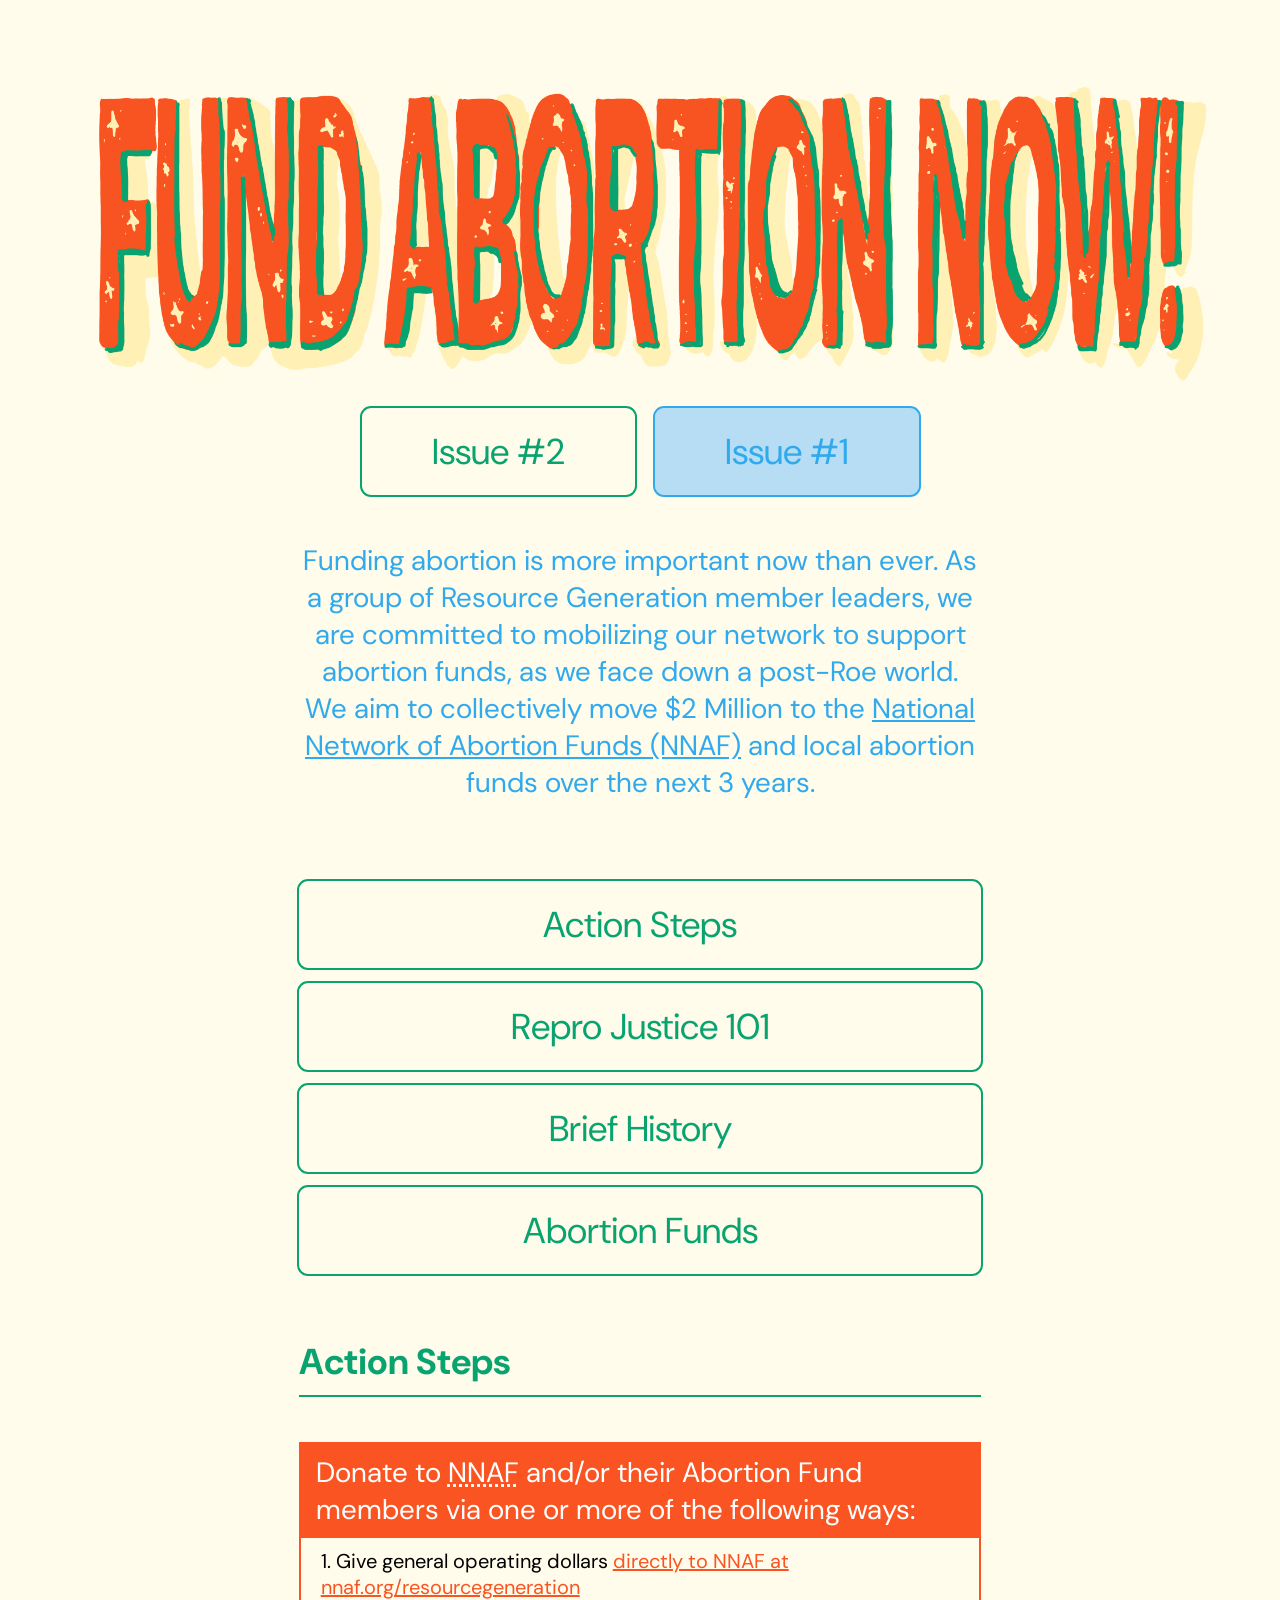
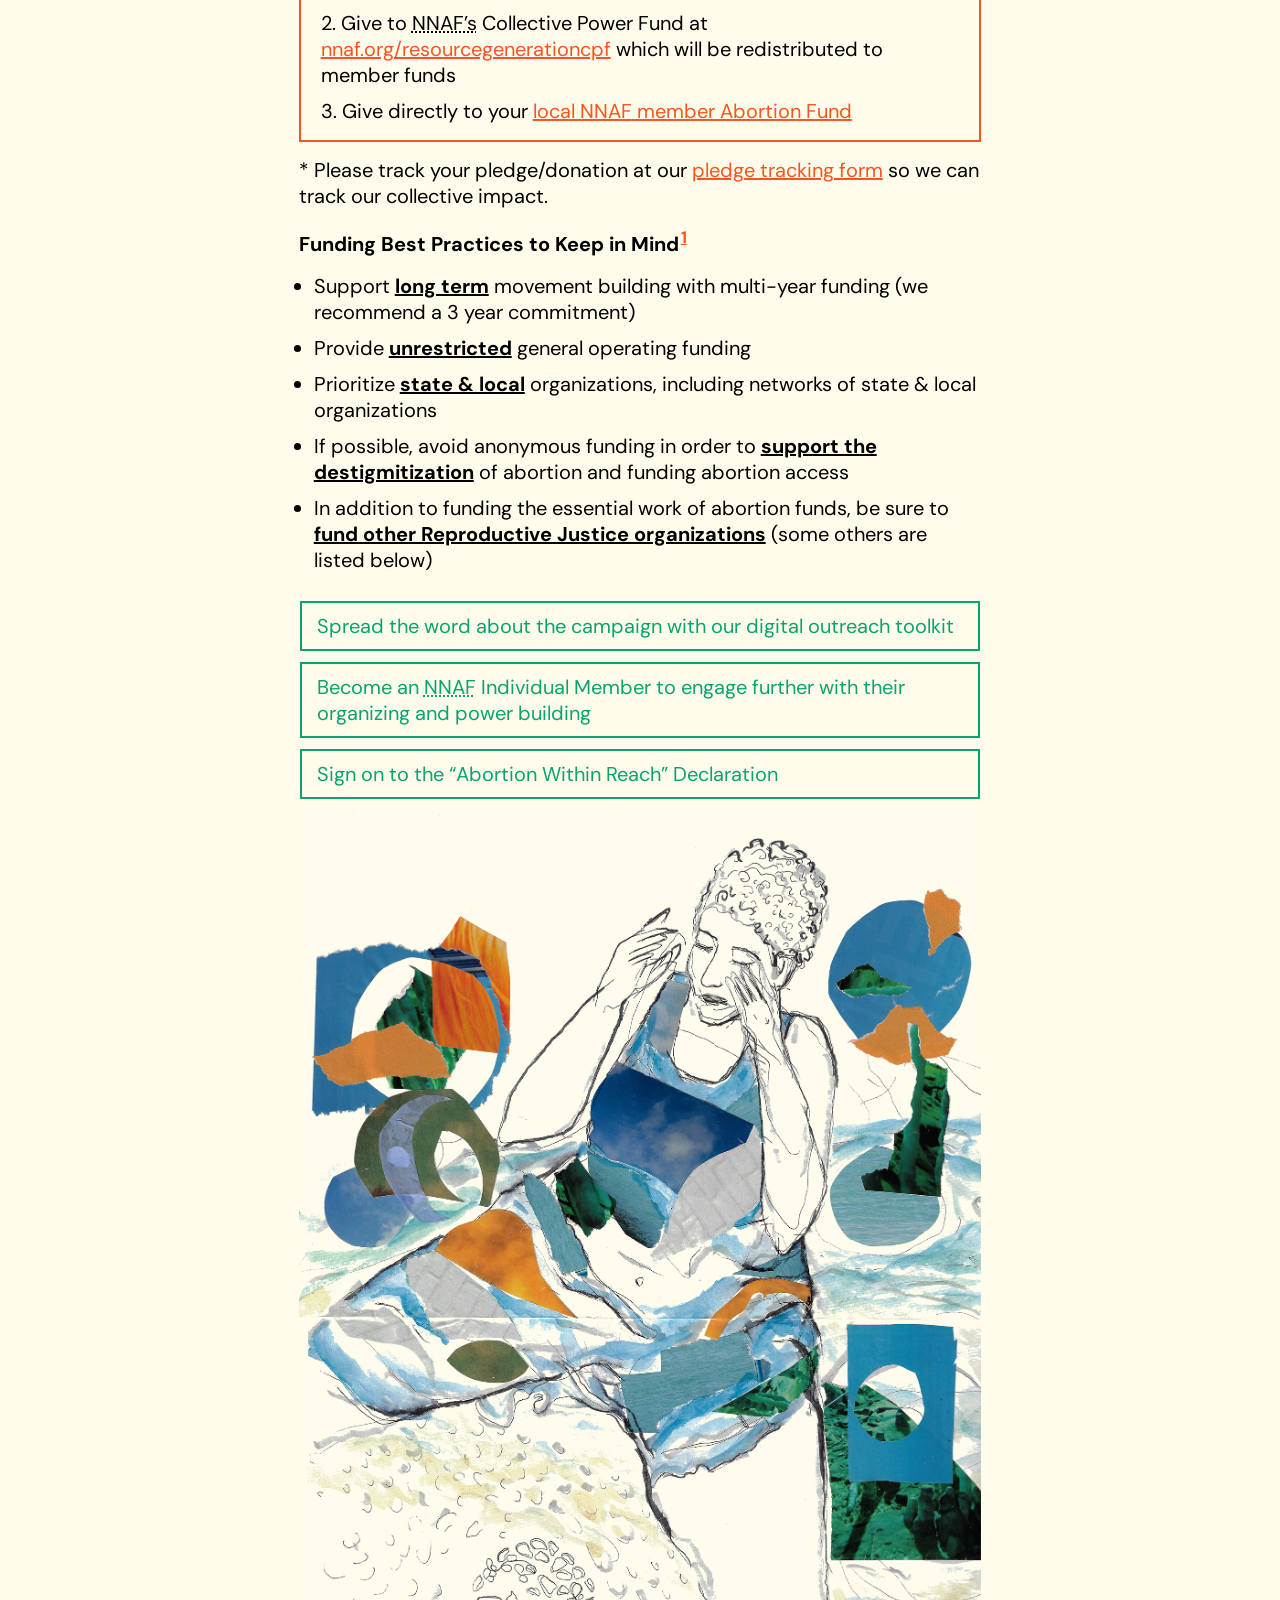
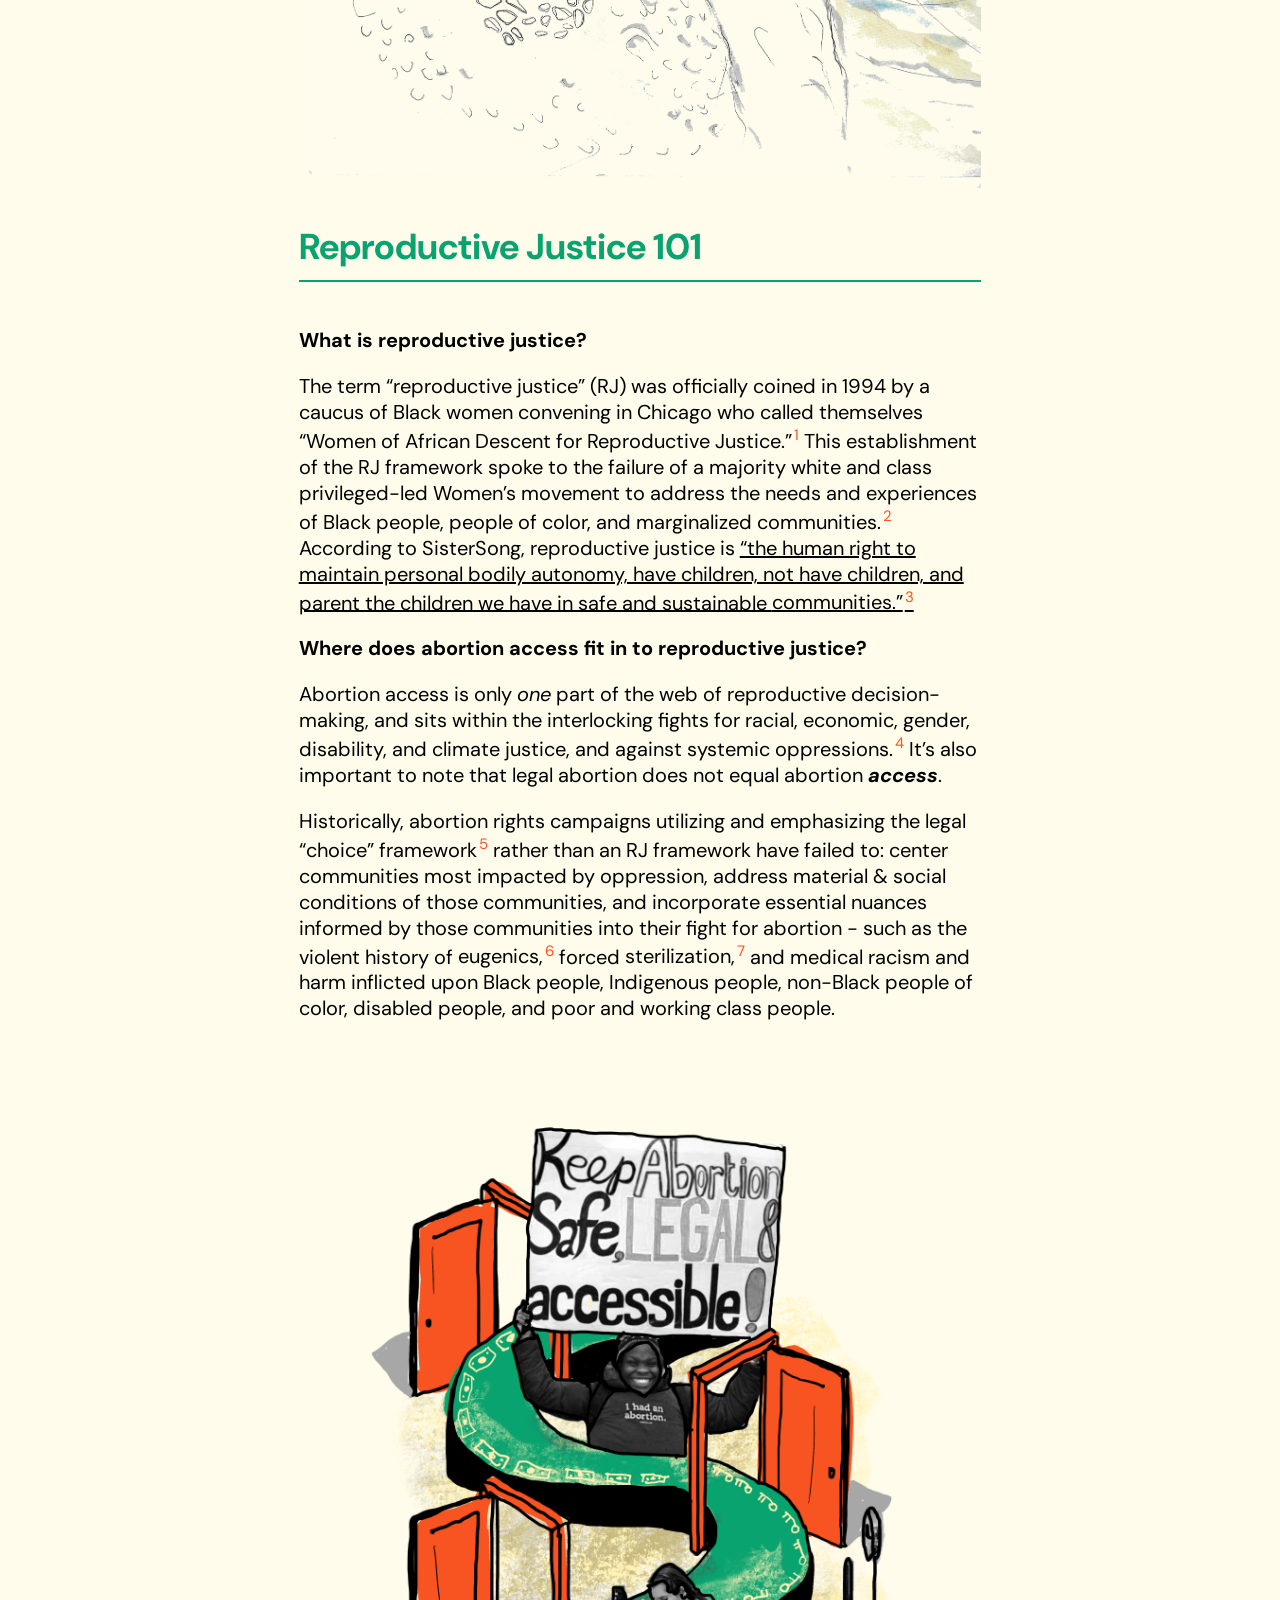
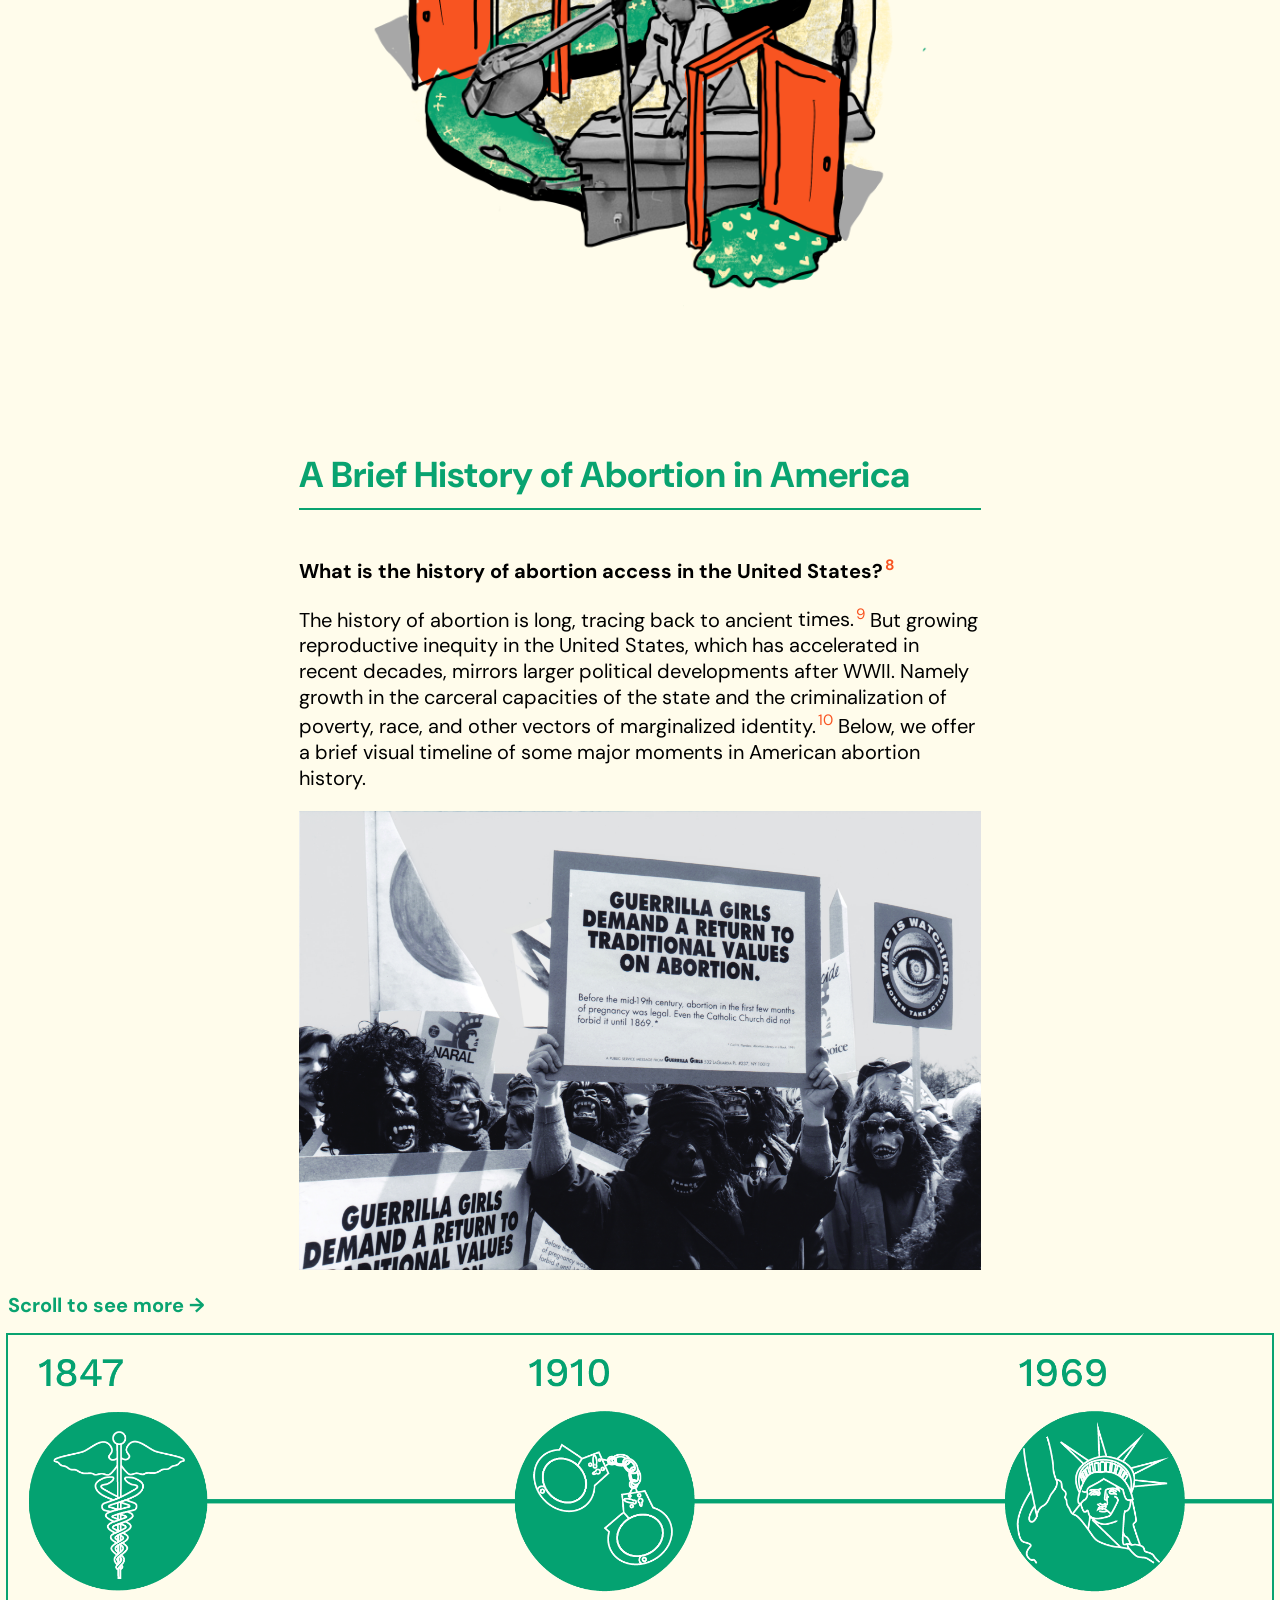
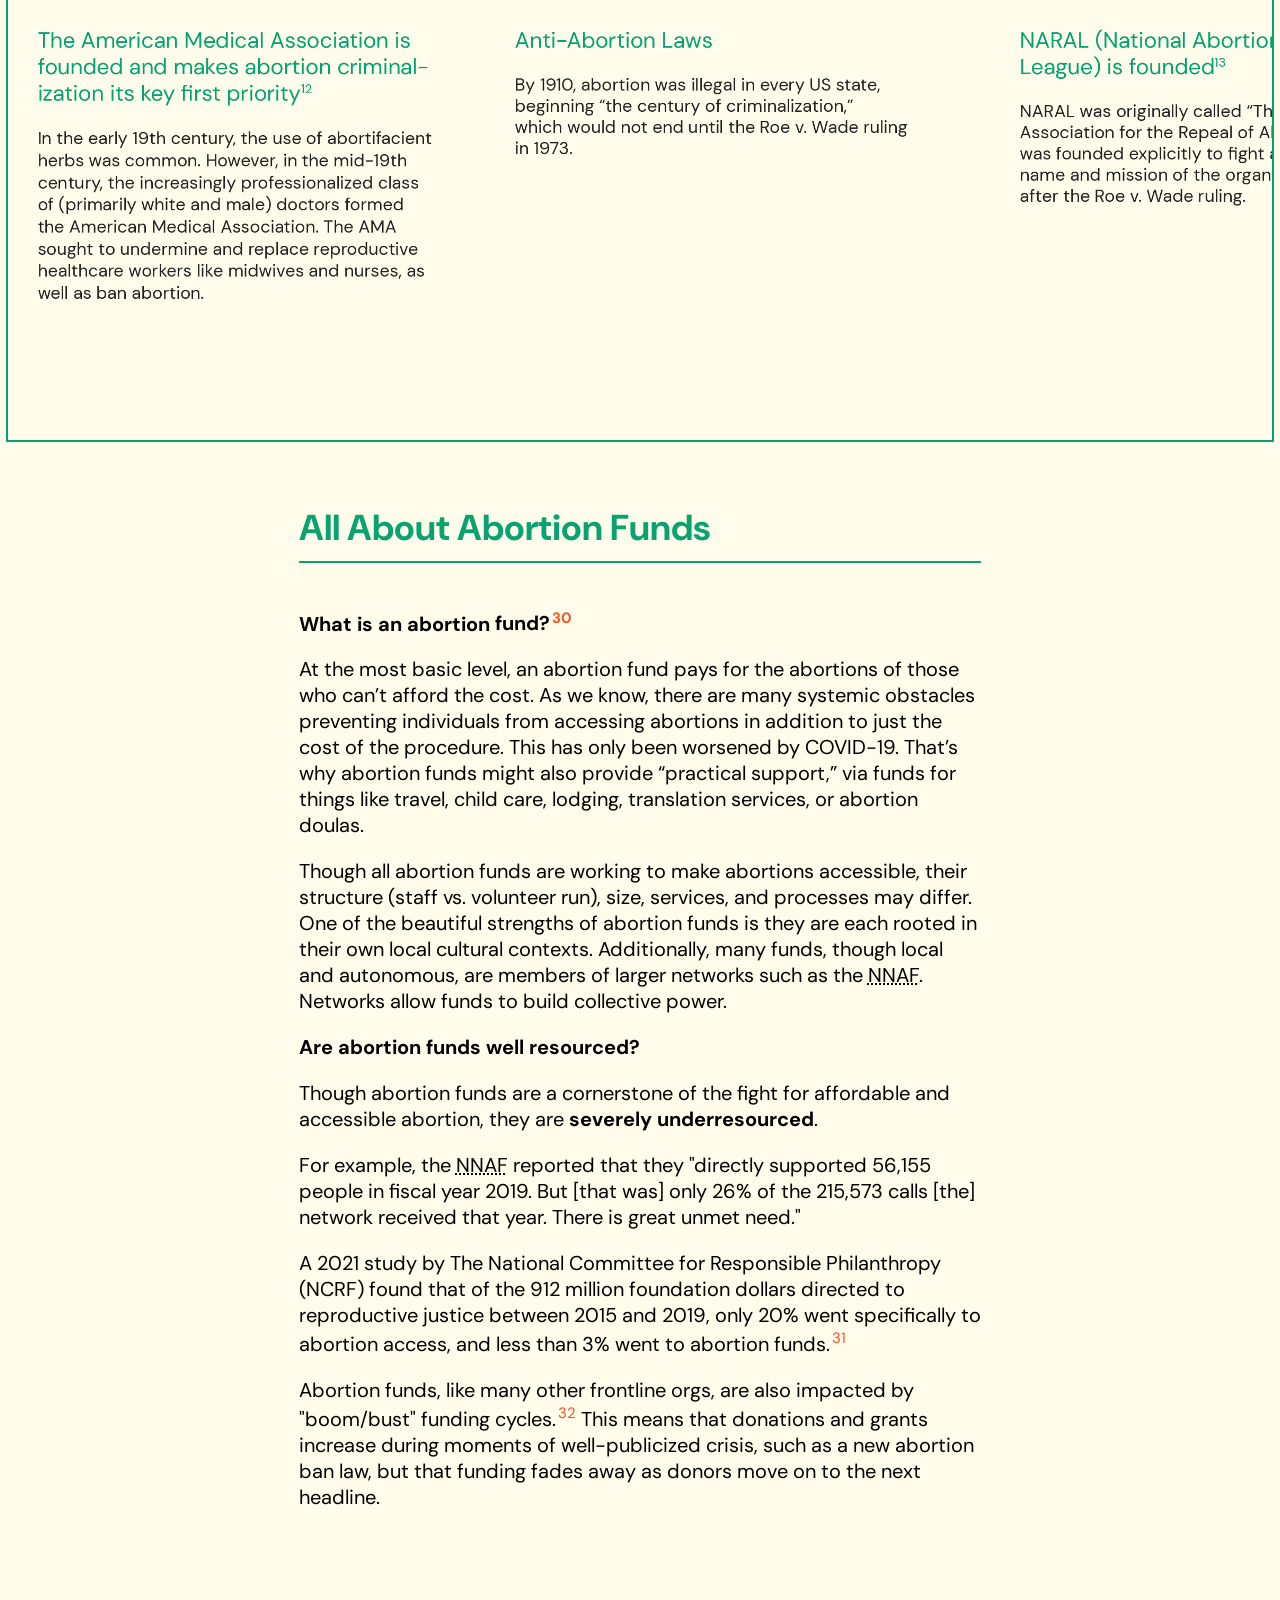
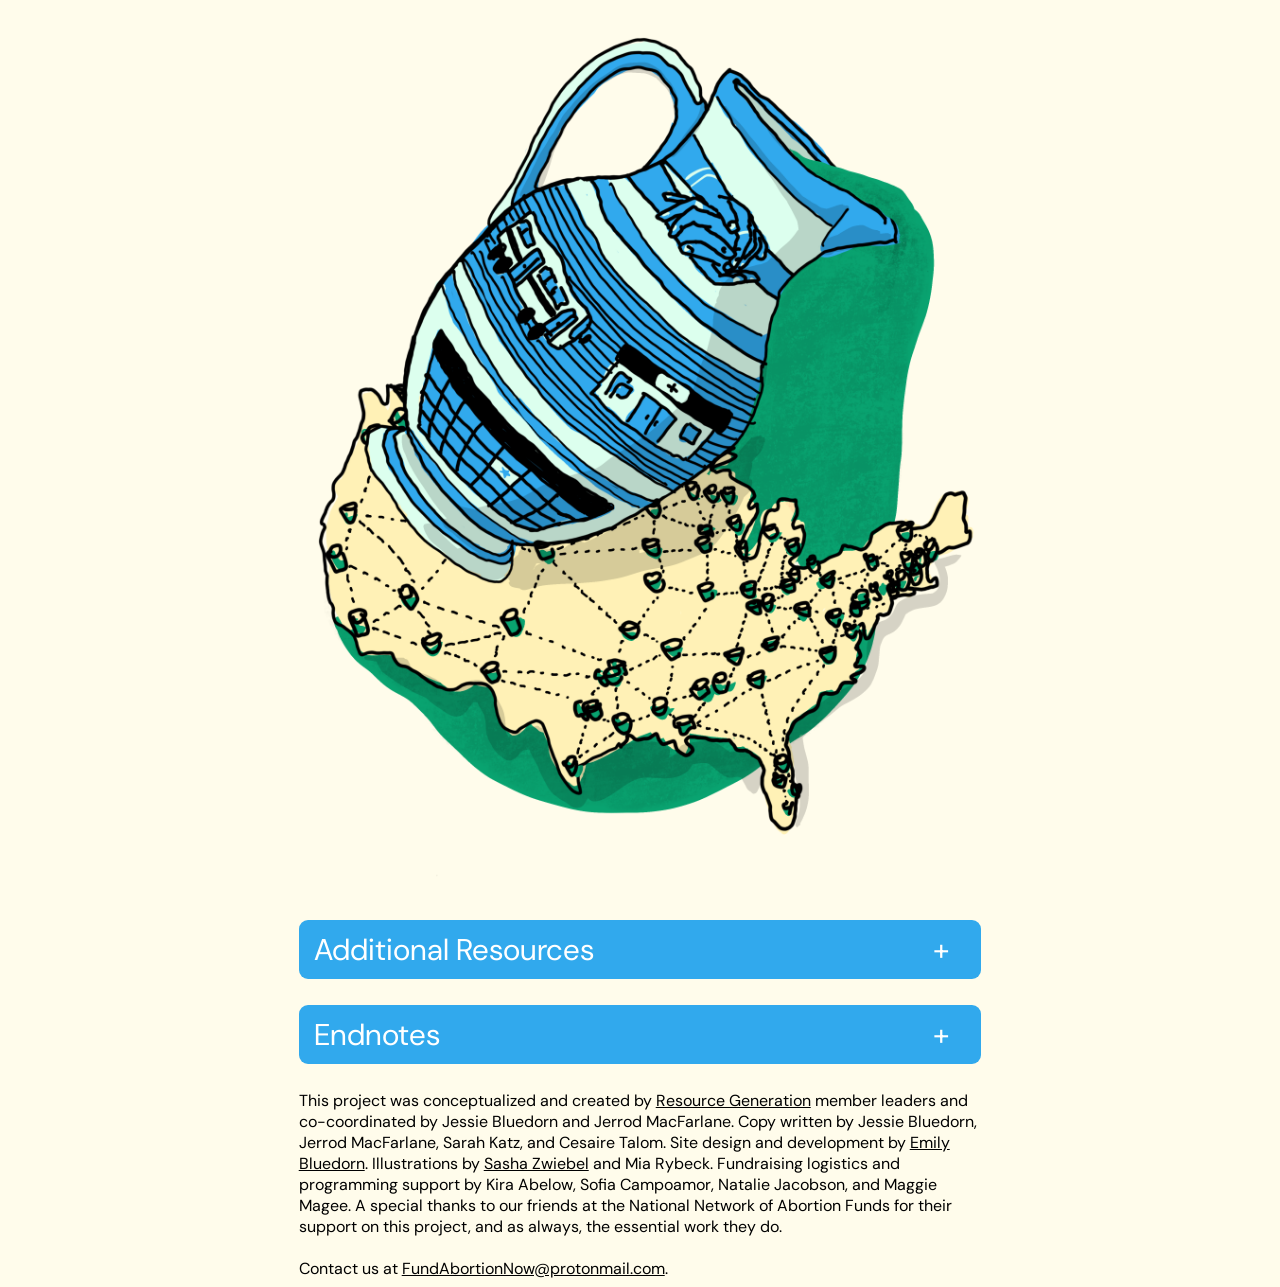
==== commit f436f795: "feat: final touches and alt text" ====
--- a/zineOne.html
+++ b/zineOne.html
@@ -22,8 +22,8 @@
     </header>
 
     <nav class="zine-nav">
-      <a href="./index.html"><p>Issue #2</p><p>October 01, 2024</p></a>
-      <a class="selected-zine" href="#"><p>Issue #1</p><p>July 25, 2022</p></a>
+      <a href="./index.html"><p>Issue #2</p></a>
+      <a class="selected-zine" href="#"><p>Issue #1</p></a>
     </nav>
 
     <!-- FUND ABORTION NOW MAIN -->
--- a/zineWide/zineWide.css
+++ b/zineWide/zineWide.css
@@ -97,6 +97,15 @@
   display: block;
   outline-style: solid;
   outline-width: 2px;
+}
+
+.hero, .hero p {
+  text-align: center;
+  font-size: 28px;
+  padding-left: 0;
+  padding-right: 0;
+  padding-top: 0;
+  margin-bottom: 5rem;
 }
 
 .bestpractices {
--- a/zineOne/zineOne.css
+++ b/zineOne/zineOne.css
@@ -51,13 +51,7 @@
  
 /* ABOUT TEXT */
 .hero {
-  text-align: center;
-  color: #31a9edff;
-  font-size: 28px;
-  padding-left: 0;
-  padding-right: 0;
-  padding-top: 0;
-  margin-bottom: 5rem;
+  color: #31a9edff;
 }
 
 .hero a {
